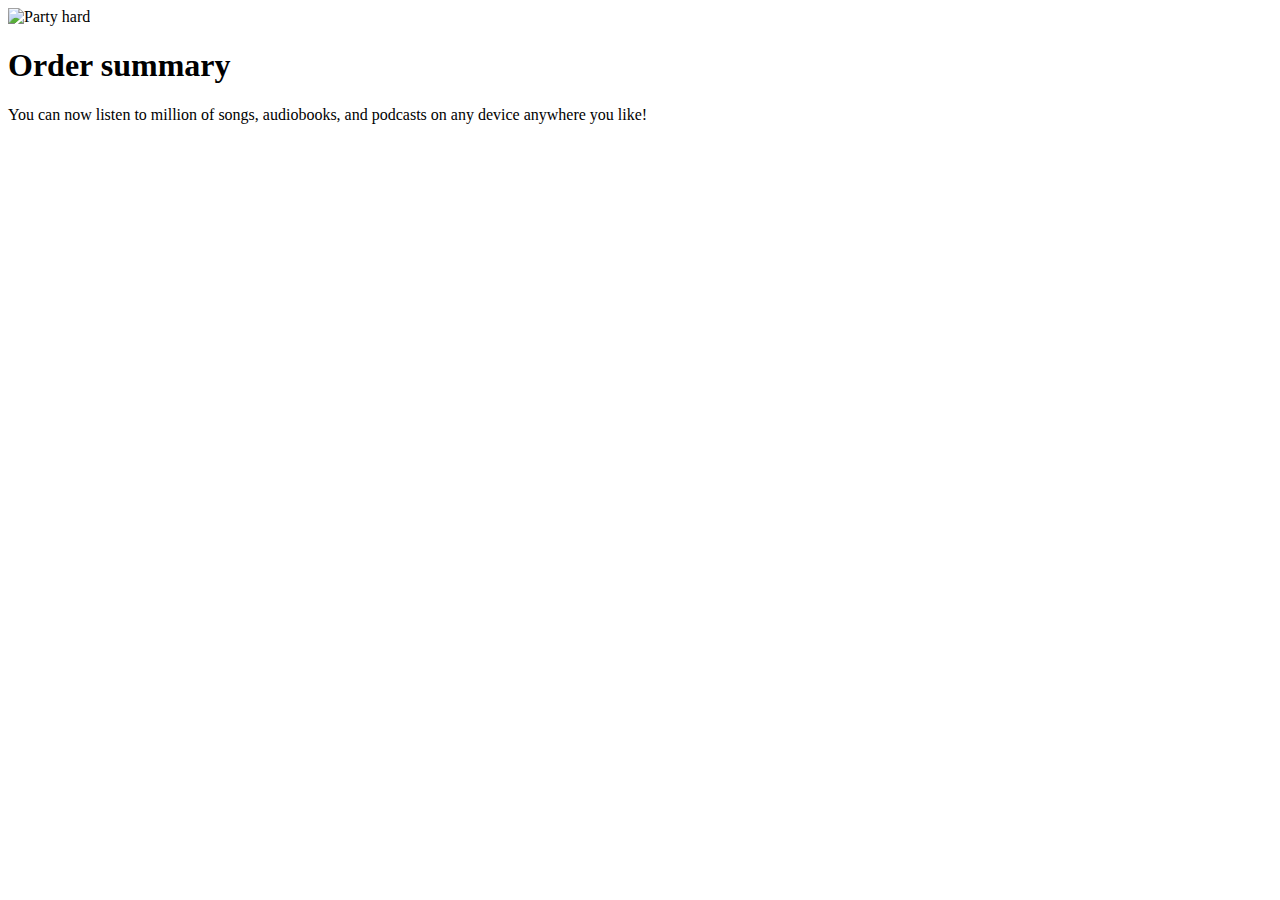
==== Order summary component/index.html @ c0d892d7 "Create  div, place img within it, add title and description" ====
<!DOCTYPE html>
<html>

<head>
    <meta charset="utf-8">
    <meta http-equiv="X-UA-Compatible" content="IE=edge">
    <title>Music App</title>
    <meta name="description" content="">
    <meta name="viewport" content="width=device-width, initial-scale=1">
    <link rel="stylesheet" href="style.css">

    <!-- Google Font -->
    <style>
        @import url('https://fonts.googleapis.com/css2?family=Red+Hat+Display:wght@500;700;900&display=swap');
    </style>
</head>

<body>

    <div class="container">
        <div class="main-div">
            <img src="images/illustration-hero.svg" alt="Party hard">
            <h1 class="main-title">Order summary</h1>

            <div class="description-container">
                <p class="main-description">You can now listen to million of songs, audiobooks, and podcasts on any
                    device anywhere you like!</p>
            </div>
        </div>
    </div>

    <script src="" async defer></script>
</body>

</html>
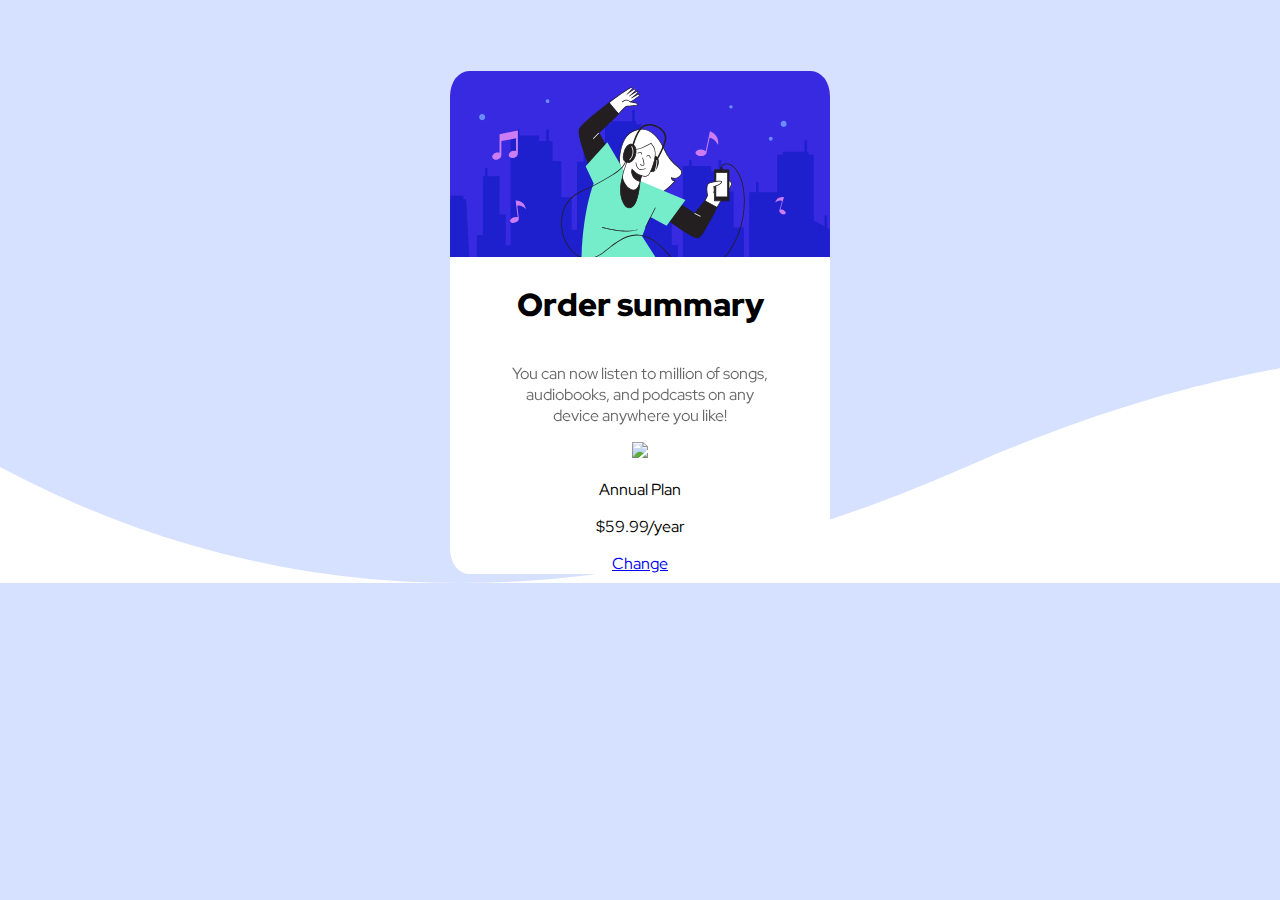
==== commit a572f5a1: "Add title price, description, and icon" ====
--- a/Order summary component/index.html
+++ b/Order summary component/index.html
@@ -26,6 +26,17 @@
                 <p class="main-description">You can now listen to million of songs, audiobooks, and podcasts on any
                     device anywhere you like!</p>
             </div>
+
+            <div class="plan-price-container">
+                <img class="music-icon" src="images/icon-music.svg">
+
+                <div class="plan-price-container-text">
+                    <p class="plan-title">Annual Plan</p>
+                    <p class="plan-price">$59.99/year</p>
+                </div>
+
+                <a href="#" class="change-link">Change</a>
+            </div>
         </div>
     </div>
 
--- a/Order summary component/style.css
+++ b/Order summary component/style.css
@@ -0,0 +1,38 @@
+body {
+    background-image: url("images/pattern-background-desktop.svg");
+    background-size: 150%;
+    font-family: 'Red Hat Display', sans-serif;
+}
+
+.container {
+    display: grid;
+    place-items: center;
+}
+
+.main-div {
+    width: 30%;
+    text-align: center;
+    background-color: white;
+    border-radius: 5%;
+    overflow: hidden; /*This makes also the top of the div rounded*/
+    margin-top: 5%;
+}
+
+img {
+    max-width: 100%;
+}
+
+.main-title {
+    font-weight: 900;
+}
+
+.description-container {
+    width: 70%;
+    margin: 0 auto;
+}
+
+.main-description {
+    font-size: 1em;
+    display: inline-block;
+    opacity: 0.6;
+}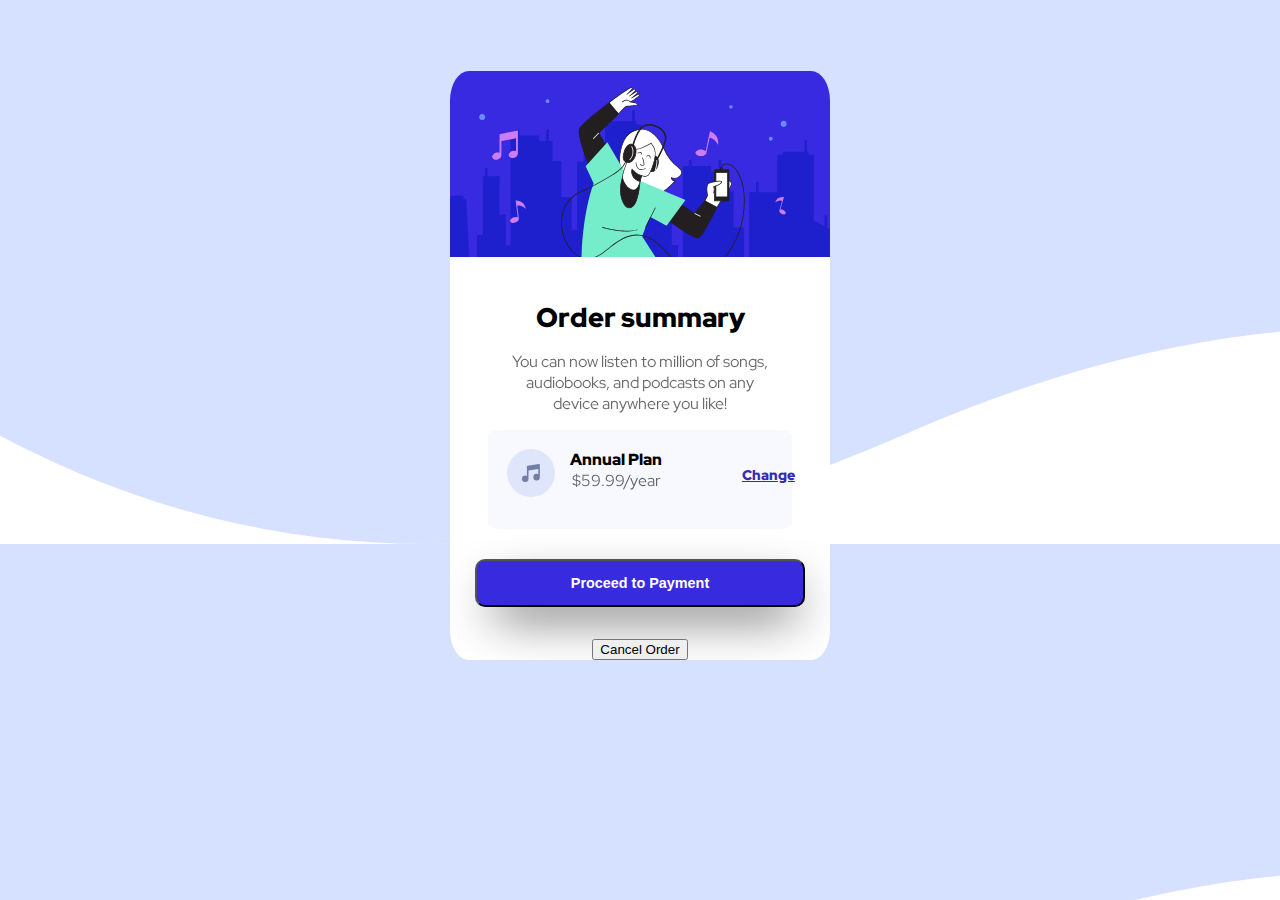
==== commit 4064a150: "Style payment button" ====
--- a/Order summary component/index.html
+++ b/Order summary component/index.html
@@ -37,6 +37,9 @@
 
                 <a href="#" class="change-link">Change</a>
             </div>
+
+            <button class="payment-button">Proceed to Payment</button>
+            <button class="cancel-button">Cancel Order</button>
         </div>
     </div>
 
--- a/Order summary component/style.css
+++ b/Order summary component/style.css
@@ -1,6 +1,6 @@
 body {
     background-image: url("images/pattern-background-desktop.svg");
-    background-size: 150%;
+    background-size: 140%;
     font-family: 'Red Hat Display', sans-serif;
 }
 
@@ -14,16 +14,19 @@
     text-align: center;
     background-color: white;
     border-radius: 5%;
-    overflow: hidden; /*This makes also the top of the div rounded*/
+    overflow: hidden; /* This makes also the top of the div rounded */
     margin-top: 5%;
 }
 
 img {
     max-width: 100%;
+    padding-bottom: 5%;
 }
 
 .main-title {
+    font-size: 1.7em;
     font-weight: 900;
+    margin-bottom: 0;
 }
 
 .description-container {
@@ -32,7 +35,56 @@
 }
 
 .main-description {
-    font-size: 1em;
     display: inline-block;
     opacity: 0.6;
+}
+
+.plan-price-container {
+    border-radius: 5%;
+    background-color: #f8f9fe;
+    width: 70%;
+    margin: 0 auto;
+    padding: 5%;
+    display: flex;
+    white-space: nowrap;
+}
+
+.music-icon {
+    margin-right: 15px;
+    float: left;
+    display: block;
+}
+
+.plan-title {
+    margin: 0;
+    font-weight: 900;
+}
+
+.plan-price {
+    margin: 0;
+    opacity: 0.6;
+}
+
+.change-link {
+    margin: 6% 0 0 30%;
+    font-size: 0.9em;
+    color: #372ab3;
+    font-weight: 900;
+}
+
+.payment-button {
+    display: block;
+    margin: 8% auto;
+    width: 330px;
+    height: 48px;
+    border-radius: 10px;
+    background-color: #382adf;
+    color: white;
+    font-weight: bold;
+    font-size: 0.9em;
+    box-shadow: 5px 20px 50px -15px black;
+}
+
+.payment-button:hover {
+    background-color: ;
 }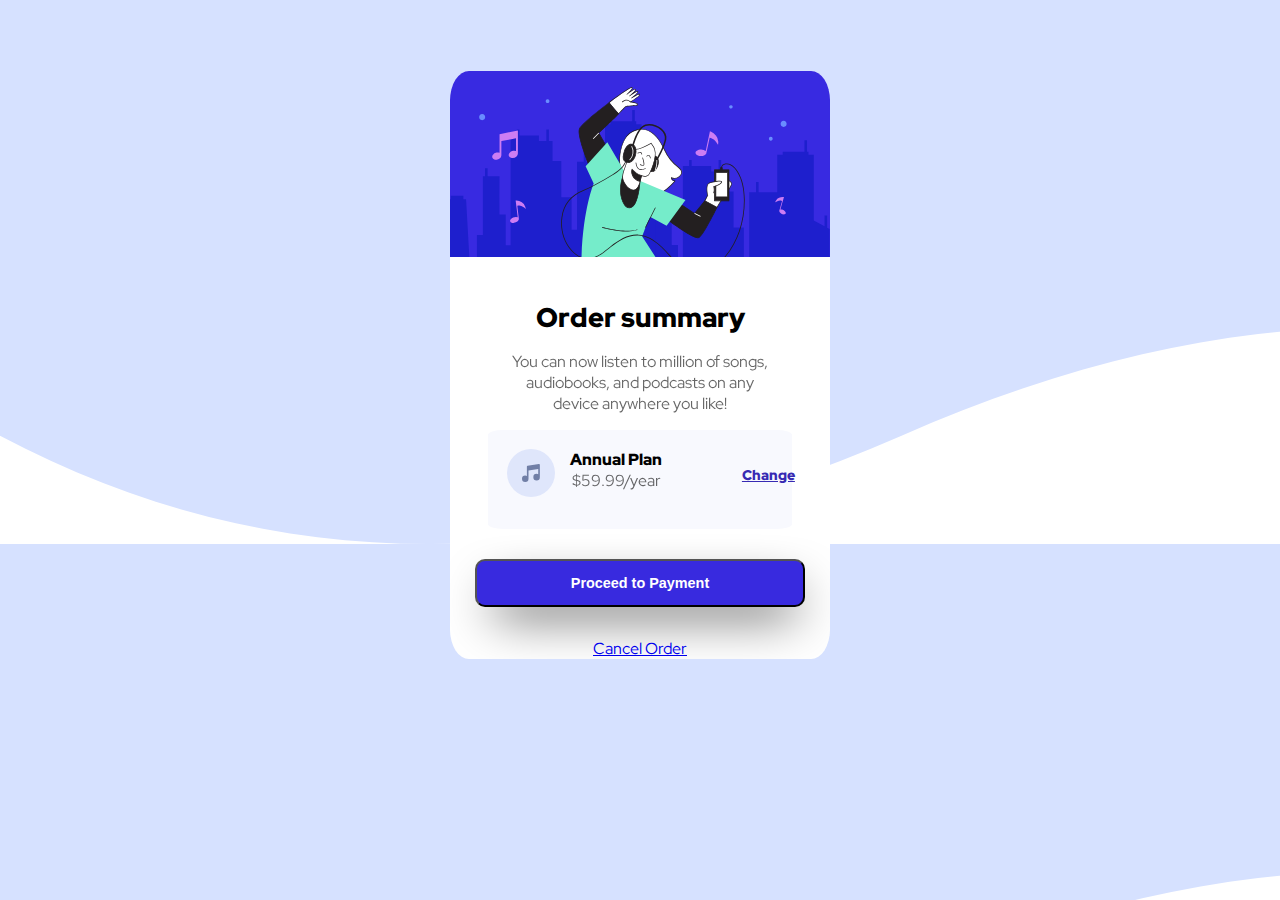
==== commit 3b60ca2b: "Add cancel button" ====
--- a/Order summary component/index.html
+++ b/Order summary component/index.html
@@ -39,7 +39,7 @@
             </div>
 
             <button class="payment-button">Proceed to Payment</button>
-            <button class="cancel-button">Cancel Order</button>
+            <a class="cancel-button" href="#">Cancel Order</a>
         </div>
     </div>
 
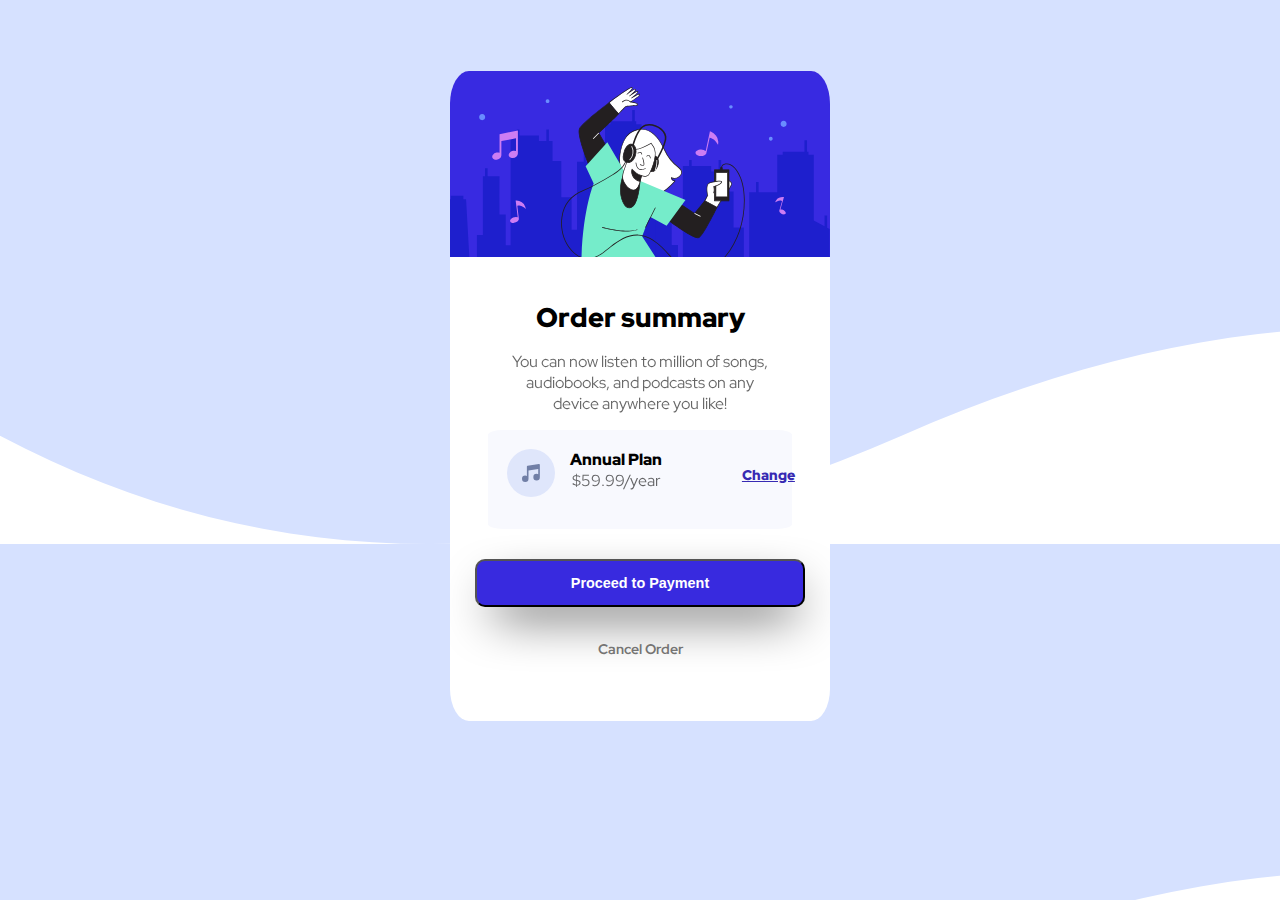
==== commit cec51922: "Add divs to vertically align plan title and plan price" ====
--- a/Order summary component/index.html
+++ b/Order summary component/index.html
@@ -30,9 +30,11 @@
             <div class="plan-price-container">
                 <img class="music-icon" src="images/icon-music.svg">
 
-                <div class="plan-price-container-text">
-                    <p class="plan-title">Annual Plan</p>
-                    <p class="plan-price">$59.99/year</p>
+                <div style="display:table;">
+                    <div class="plan-price-container-text">
+                        <p class="plan-title">Annual Plan</p>
+                        <p class="plan-price">$59.99/year</p>
+                    </div>
                 </div>
 
                 <a href="#" class="change-link">Change</a>
--- a/Order summary component/style.css
+++ b/Order summary component/style.css
@@ -11,6 +11,8 @@
 
 .main-div {
     width: 30%;
+    height: 650px;
+    margin-bottom: 5%;
     text-align: center;
     background-color: white;
     border-radius: 5%;
@@ -86,5 +88,15 @@
 }
 
 .payment-button:hover {
-    background-color: ;
+    background-color: #d6e1ff;
+    color: #382adf;
+    transition: 0.3s;
+    cursor: pointer;
+}
+
+.cancel-button {
+    font-weight: bold;
+    font-size: 0.9em;
+    color: #757473;
+    text-decoration: none;
 }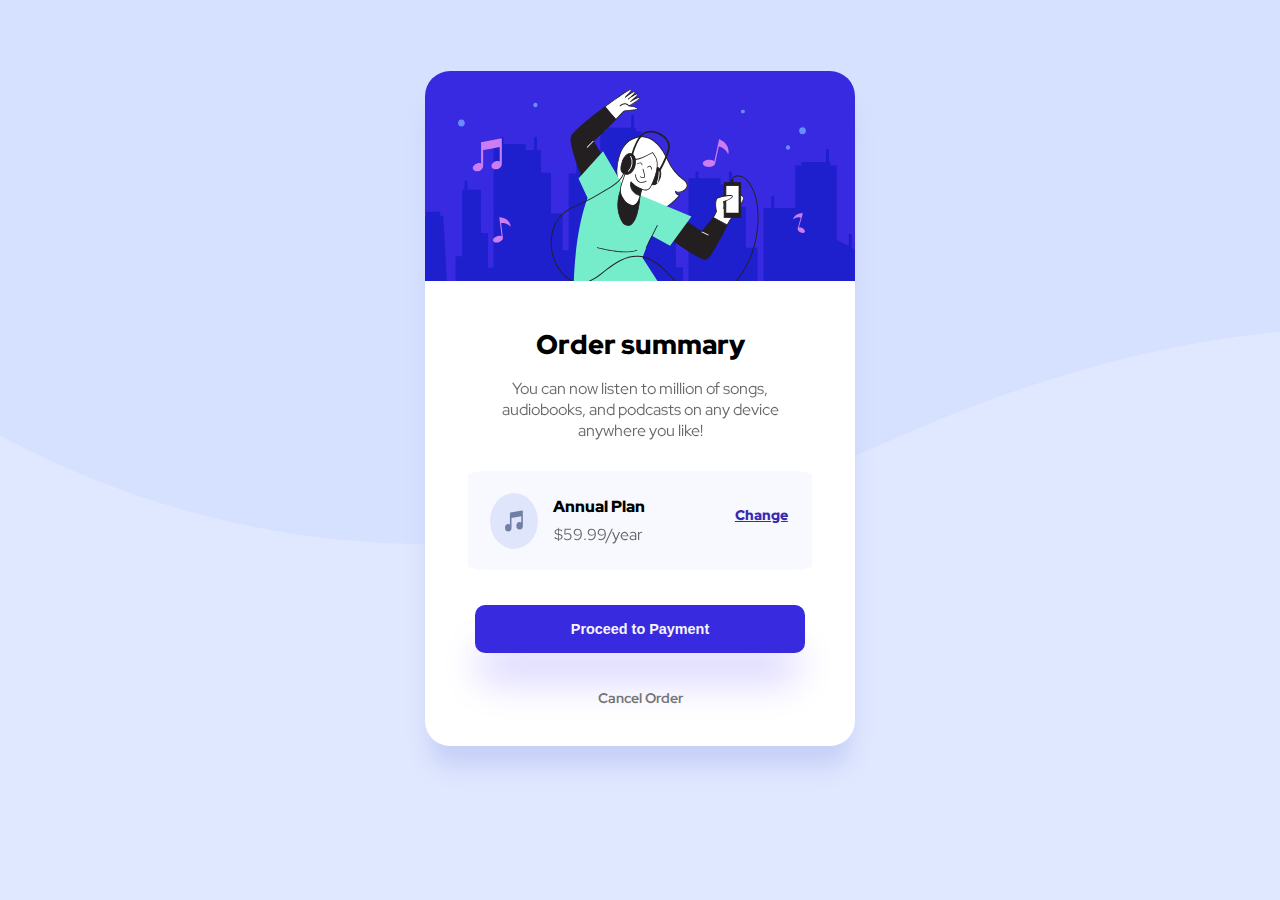
==== commit a760c208: "Add line height" ====
--- a/Order summary component/index.html
+++ b/Order summary component/index.html
@@ -30,7 +30,7 @@
             <div class="plan-price-container">
                 <img class="music-icon" src="images/icon-music.svg">
 
-                <div style="display:table;">
+                <div style="display:table; line-height: 28px;">
                     <div class="plan-price-container-text">
                         <p class="plan-title">Annual Plan</p>
                         <p class="plan-price">$59.99/year</p>
--- a/Order summary component/style.css
+++ b/Order summary component/style.css
@@ -1,6 +1,8 @@
 body {
+    background-color:#e0e8ff;
     background-image: url("images/pattern-background-desktop.svg");
     background-size: 140%;
+    background-repeat: no-repeat;
     font-family: 'Red Hat Display', sans-serif;
 }
 
@@ -10,14 +12,15 @@
 }
 
 .main-div {
-    width: 30%;
-    height: 650px;
+    width: 430px;
+    height: 675px;
     margin-bottom: 5%;
     text-align: center;
     background-color: white;
-    border-radius: 5%;
+    border-radius: 25px;
     overflow: hidden; /* This makes also the top of the div rounded */
     margin-top: 5%;
+    box-shadow: 0 25px 25px -5px #c6cff6;
 }
 
 img {
@@ -37,6 +40,7 @@
 }
 
 .main-description {
+    margin-bottom: 30px;
     display: inline-block;
     opacity: 0.6;
 }
@@ -51,8 +55,14 @@
     white-space: nowrap;
 }
 
+.plan-price-container-text {
+    display: table-cell;
+    vertical-align: middle;
+}
+
 .music-icon {
-    margin-right: 15px;
+    padding: 0;
+    margin: 0 15px 0 0;
     float: left;
     display: block;
 }
@@ -68,28 +78,35 @@
 }
 
 .change-link {
-    margin: 6% 0 0 30%;
+    margin: 4% 0 0 30%;
     font-size: 0.9em;
     color: #372ab3;
     font-weight: 900;
 }
 
+.change-link:hover {
+    color: #766cf1;
+    text-decoration: none;
+}
+
 .payment-button {
+    border: none;
     display: block;
     margin: 8% auto;
     width: 330px;
     height: 48px;
     border-radius: 10px;
     background-color: #382adf;
-    color: white;
+    color: #F5F5F5;
     font-weight: bold;
     font-size: 0.9em;
-    box-shadow: 5px 20px 50px -15px black;
+    -webkit-box-shadow: -2px 35px 38px -7px rgba(215,210,255,1);
+    -moz-box-shadow: -2px 35px 38px -7px rgba(215,210,255,1);
+    box-shadow: -2px 35px 38px -7px rgba(215,210,255,1);
 }
 
 .payment-button:hover {
-    background-color: #d6e1ff;
-    color: #382adf;
+    background-color: #766cf1;
     transition: 0.3s;
     cursor: pointer;
 }
@@ -99,4 +116,49 @@
     font-size: 0.9em;
     color: #757473;
     text-decoration: none;
+}
+
+.cancel-button:hover {
+    color: black;
+}
+
+@media (max-width: 480px) {
+    .main-div {
+        width: 350px;
+        height: 595px;
+    }
+
+    .payment-button {
+        width: 300px;
+    }
+
+    .change-link {
+        margin-left: 15%;
+    }
+}
+
+@media (max-width: 380px) {
+    .main-div {
+        width: 300px;
+        height: 615px;
+    }
+
+    .payment-button {
+        width: 250px;
+    }
+
+    .change-link {
+        margin: 30px 0 0 0;
+        line-height: 4;
+    }
+
+    .plan-price-container {
+        display: block;
+        text-align: left;
+        height: 14%;
+    }
+
+    .music-icon {
+        margin-left: 20px;
+    }
 }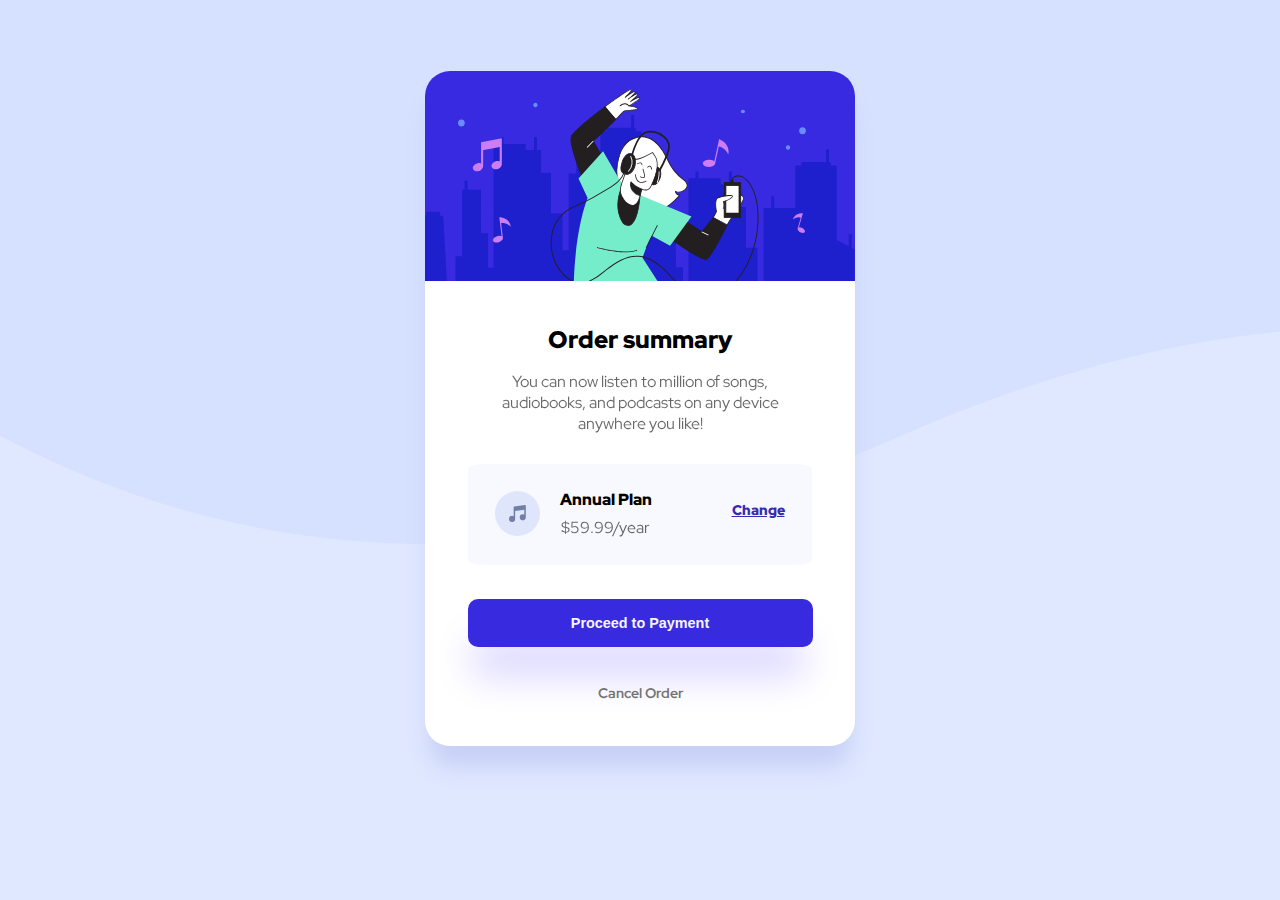
==== commit 0b69f262: "Add lang attribute to html tag, add main landmark" ====
--- a/Order summary component/index.html
+++ b/Order summary component/index.html
@@ -1,5 +1,5 @@
 <!DOCTYPE html>
-<html>
+<html lang="en">
 
 <head>
     <meta charset="utf-8">
@@ -17,35 +17,36 @@
 
 <body>
 
-    <div class="container">
-        <div class="main-div">
-            <img src="images/illustration-hero.svg" alt="Party hard">
-            <h1 class="main-title">Order summary</h1>
+    <main>
+        <div class="container">
+            <div class="main-div">
+                <img src="images/illustration-hero.svg" alt="Party hard">
+                <h1 class="main-title">Order summary</h1>
 
-            <div class="description-container">
-                <p class="main-description">You can now listen to million of songs, audiobooks, and podcasts on any
-                    device anywhere you like!</p>
-            </div>
-
-            <div class="plan-price-container">
-                <img class="music-icon" src="images/icon-music.svg">
-
-                <div style="display:table; line-height: 28px;">
-                    <div class="plan-price-container-text">
-                        <p class="plan-title">Annual Plan</p>
-                        <p class="plan-price">$59.99/year</p>
-                    </div>
+                <div class="description-container">
+                    <p class="main-description">You can now listen to million of songs, audiobooks, and podcasts on any
+                        device anywhere you like!</p>
                 </div>
 
-                <a href="#" class="change-link">Change</a>
+                <div class="plan-price-container">
+                    <img class="music-icon" src="images/icon-music.svg" alt="Icon of a musical note">
+
+                    <div style="display:table; line-height: 28px;">
+                        <div class="plan-price-container-text">
+                            <p class="plan-title">Annual Plan</p>
+                            <p class="plan-price">$59.99/year</p>
+                        </div>
+                    </div>
+
+                    <a href="#" class="change-link">Change</a>
+                </div>
+
+                <button class="payment-button">Proceed to Payment</button>
+                <a class="cancel-button" href="#">Cancel Order</a>
             </div>
+        </div>
 
-            <button class="payment-button">Proceed to Payment</button>
-            <a class="cancel-button" href="#">Cancel Order</a>
-        </div>
-    </div>
-
-    <script src="" async defer></script>
+    </main>
 </body>
 
 </html>--- a/Order summary component/style.css
+++ b/Order summary component/style.css
@@ -29,7 +29,7 @@
 }
 
 .main-title {
-    font-size: 1.7em;
+    font-size: 1.5em;
     font-weight: 900;
     margin-bottom: 0;
 }
@@ -49,6 +49,7 @@
     border-radius: 5%;
     background-color: #f8f9fe;
     width: 70%;
+    height: 58px;
     margin: 0 auto;
     padding: 5%;
     display: flex;
@@ -61,8 +62,9 @@
 }
 
 .music-icon {
-    padding: 0;
-    margin: 0 15px 0 0;
+    width: 45px;
+    height: 45px;
+    margin: 6px 20px 0 5px;
     float: left;
     display: block;
 }
@@ -78,7 +80,7 @@
 }
 
 .change-link {
-    margin: 4% 0 0 30%;
+    margin: 15px 0 0 80px;
     font-size: 0.9em;
     color: #372ab3;
     font-weight: 900;
@@ -93,7 +95,7 @@
     border: none;
     display: block;
     margin: 8% auto;
-    width: 330px;
+    width: 345px;
     height: 48px;
     border-radius: 10px;
     background-color: #382adf;
@@ -123,13 +125,17 @@
 }
 
 @media (max-width: 480px) {
+    .plan-price-container {
+        width: 260px;
+    }
+    
     .main-div {
         width: 350px;
-        height: 595px;
+        height: 610px;
     }
 
     .payment-button {
-        width: 300px;
+        width: 290px;
     }
 
     .change-link {
@@ -144,7 +150,7 @@
     }
 
     .payment-button {
-        width: 250px;
+        width: 240px;
     }
 
     .change-link {
@@ -155,6 +161,7 @@
     .plan-price-container {
         display: block;
         text-align: left;
+        width: 210px;
         height: 14%;
     }
 
